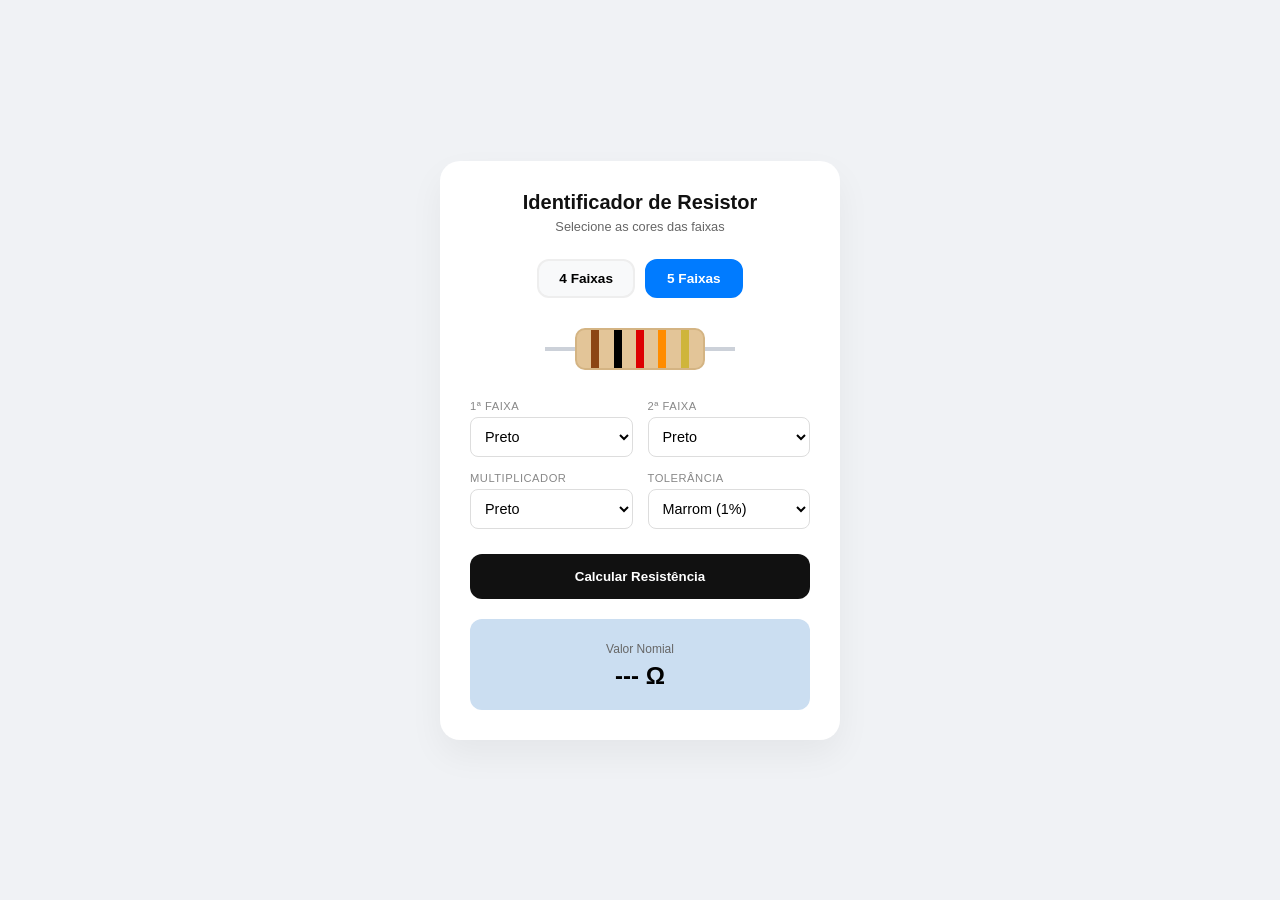
==== pages/resistor.html @ 3c89107e "Commit Final Tarde" ====
<!DOCTYPE html>
<html lang="pt-br">
<head>
    <meta charset="UTF-8">
    <meta name="viewport" content="width=device-width, initial-scale=1.0">
    <title>Calculadora de Resistores</title>
    <link rel="stylesheet" href="../styles/resistor.css">
</head>
<body>
    <div class="container">
        <header>
            <h2>Identificador de Resistor</h2>
            <p>Selecione as cores das faixas</p>
        </header>

        <div class="type-selector">
            <input type="radio" id="f4" name="tipo" value="4" checked onclick="atualizarInterface(4)">
            <label for="f4">4 Faixas</label>
            <input type="radio" id="f5" name="tipo" value="5" checked onclick="atualizarInterface(5)">
            <label for="f5">5 Faixas</label>
        </div>

        <div class="resistor-preview">
            <div class="wire"></div>
            <div class="resistor-body">
                <div id="v-band1" class="band color-brown"></div>
                <div id="v-band2" class="band color-black"></div>
                <div id="v-band3" class="band color-red"></div>
                <div id="v-band4" class="band color-orange"></div>
                <div id="v-band5" class="band color-gold"></div>
            </div>
            <div class="wire"></div>
        </div>

        <div class="selectors-grid">
            <div class="input-field">
                <label>1ª Faixa</label>
                <select id="sel-1">
                    <option value="Preto">Preto</option>
                    <option value="Preto">Marrom</option>
                    <option value="Preto">Vermelho</option>
                    <option value="Preto">Laranja</option>
                    <option value="Preto">Amarelo</option>
                    <option value="Preto">Verde</option>
                    <option value="Preto">Azul</option>
                    <option value="Preto">Violeta</option>
                    <option value="Preto">Cinza</option>
                    <option value="Preto">Branco</option>
                </select>
            </div>
            <div class="input-field">
                <label>2ª Faixa</label>
                <select id="sel-2">
                    <option value="Preto">Preto</option>
                    <option value="Preto">Marrom</option>
                    <option value="Preto">Vermelho</option>
                    <option value="Preto">Laranja</option>
                    <option value="Preto">Amarelo</option>
                    <option value="Preto">Verde</option>
                    <option value="Preto">Azul</option>
                    <option value="Preto">Violeta</option>
                    <option value="Preto">Cinza</option>
                    <option value="Preto">Branco</option>
                </select>
            </div>
            <div id="box-3" class="input-field" style="display: none;">
                <label>3ª Faixa</label>
                <select id="sel-3">
                    <option value="Preto">Preto</option>
                    <option value="Preto">Marrom</option>
                    <option value="Preto">Vermelho</option>
                    <option value="Preto">Laranja</option>
                    <option value="Preto">Amarelo</option>
                    <option value="Preto">Verde</option>
                    <option value="Preto">Azul</option>
                    <option value="Preto">Violeta</option>
                    <option value="Preto">Cinza</option>
                    <option value="Preto">Branco</option>
                </select>
            </div>
            <div class="input-field">
                <label>Multiplicador</label>
                <select id="sel-mult">
                    <option value="Preto">Preto</option>
                    <option value="Preto">Marrom</option>
                    <option value="Preto">Vermelho</option>
                    <option value="Preto">Laranja</option>
                    <option value="Preto">Amarelo</option>
                    <option value="Preto">Verde</option>
                    <option value="Preto">Azul</option>
                    <option value="Preto">Violeta</option>
                    <option value="Preto">Cinza</option>
                    <option value="Preto">Branco</option>
                    <option value="Preto">Dourado</option>
                    <option value="Preto">Prata</option>
                </select>
            </div>
            <div class="input-field">
                <label>Tolerância</label>
                <select id="sel-tol">
                    <option value="Preto">Marrom (1%)</option>
                    <option value="Preto">Vermelho (2%)</option>
                    <option value="Preto">Verde (0.5%)</option>
                    <option value="Preto">Azul (0.25%)</option>
                    <option value="Preto">Violeta (0.1%)</option>
                    <option value="Preto">Cinza (0.05%)</option>
                    <option value="Preto">Dourado (5%)</option>
                    <option value="Preto">Prata (10%)</option>
                </select>
            </div>
        </div>

        <button class="btn-calc" id="btn-calcular">Calcular Resistência</button>

        <div class="display-screen">
            <div class="result-item">
                <small>Valor Nomial</small>
                <Strong id="res-val">--- Ω</Strong>
            </div>
        </div>
    </div>

    <script src="../codes/calcResistor.js"></script>
    <script src="../codes/mainResistor.js"></script>
    <script>
        function atualizarInterface(n) {
            const b3Vis = document.getElementById("v-band3");
            const b3Sel = document.getElementById("box-3");
            const display = (n === 5) ? 'block' : 'none';

            b3Vis.style.display = display;
            b3Sel.style.display = display;
        }
    </script>
</body>
</html>
---- styles/resistor.css ----
* { box-sizing: border-box; margin: 0; padding: 0; }

body {
    font-family: 'Inter', -apple-system, sans-serif;
    background: #f0f2f5;
    display: flex;
    justify-content: center;
    align-items: center;
    min-height: 100vh;
}

.container {
    background: #fff;
    width: 90%;
    max-width: 400px;
    padding: 30px;
    border-radius: 20px;
    box-shadow: 0 15px 35px rgba(0, 0, 0, 0.05);
}

header { text-align: center; margin-bottom: 25px; }
header h2 { font-size: 1.25rem; color: #111; }
header p { font-size: 0.8rem; color: #666; margin-top: 5px; }

.type-selector {
    display: flex;
    justify-content: center;
    gap: 10px;
    margin-bottom: 20px;
}

.type-selector label {
    padding: 10px 20px;
    background: #f8f9fa;
    border: 2px solid #eee;
    border-radius: 12px;
    cursor: pointer;
    font-size: 0.85rem;
    font-weight: 600;
}

.type-selector input:checked + label {
    background: #007bff;
    color: white;
    border-color: #007bff;
}

.type-selector input { display: none; }

.resistor-preview {
    display: flex;
    align-items: center;
    justify-content: center;
    margin: 30px 0;
}

.resistor-body {
    width: 130px;
    height: 42px;
    background: #e3c598;
    border-radius: 10px;
    display: flex;
    justify-content: space-evenly;
    border: 2px solid #d4b483;
}

.wire { width: 30px; height: 4px; background: #ccd1d9; }
.band { width: 8px; height: 100%; }

.selectors-grid {
    display: grid;
    grid-template-columns: 1fr 1fr;
    gap: 15px;
}

.input-field label {
    font-size: 0.7rem;
    text-transform: uppercase;
    letter-spacing: 0.5px;
    color: #888;
    margin-bottom: 5px;
    display: block;
}

select {
    width: 100%;
    padding: 10px;
    border-radius: 8px;
    border: 1px solid #ddd;
    background-color: #fff;
    font-size: 0.9rem;
}

.btn-calc {
    width: 100%;
    margin-top: 25px;
    padding: 15px;
    background: #111;
    color: #fff;
    border: none;
    border-radius: 12px;
    font-weight: 700;
    cursor: pointer;
    transition: transform 0.1s;
}

.btn-calc:active {
    margin-top: 20px;
    background: #cbdef1;
    padding: 20px;
    border-radius: 12px;
    text-align: center;
}

.display-screen {
    margin-top: 20px;
    background: #cbdef1;
    padding: 20px;
    border-radius: 12px;
    text-align: center;
}

.result-item small { color: #666; font-size: 0.75rem; }
.result-item strong { display: block; font-size: 1.5rem; color: #000; margin-top: 5px; }

.color-brown { background: #8b4513; }
.color-black { background: #000; }
.color-red { background: #d00; }
.color-orange { background: #ff8c00; }
.color-gold { background: #cfb53b; }
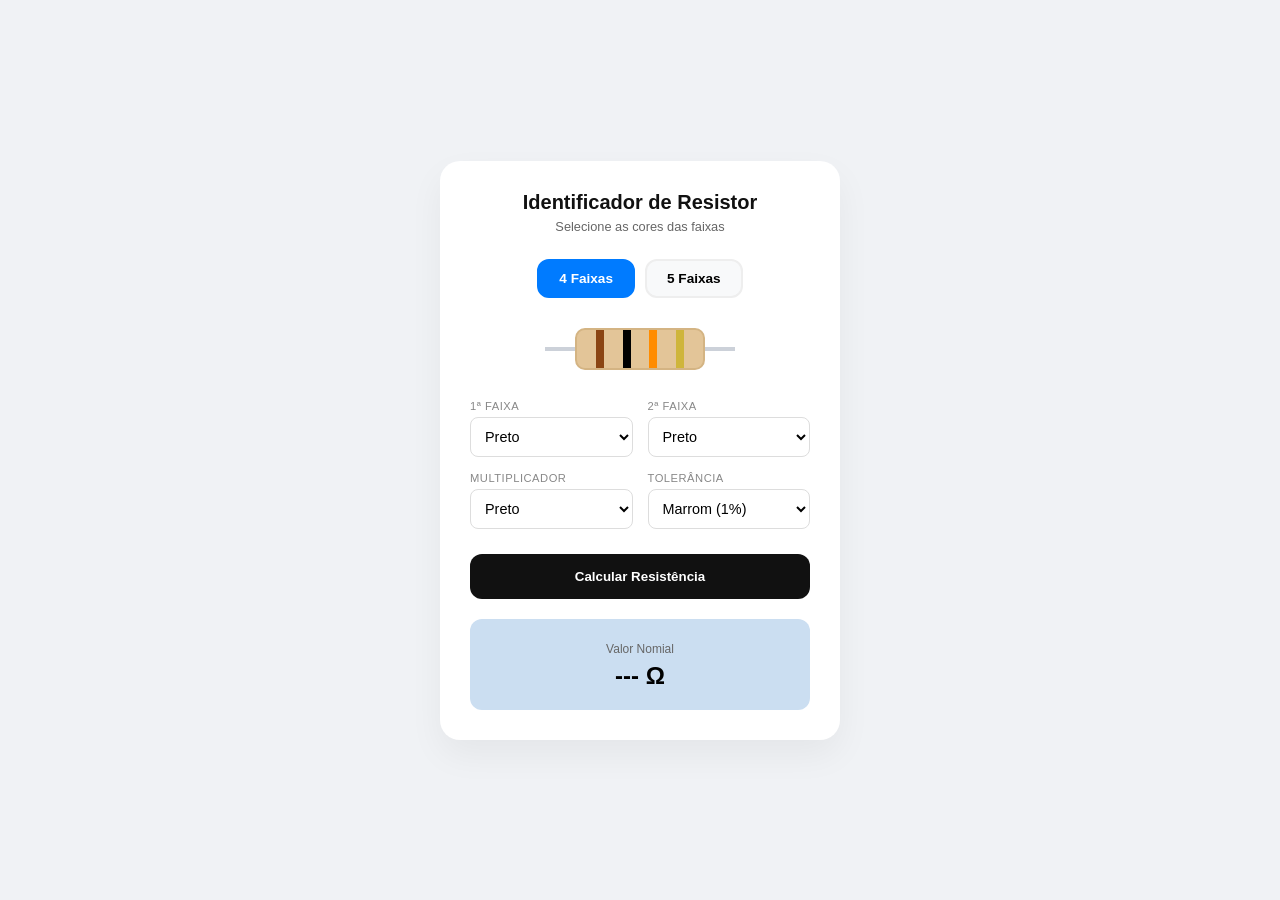
==== commit 58c18ef7: "Update & Nova Função - calcResistor, calcLeiOhm, calcReqResistor" ====
--- a/pages/resistor.html
+++ b/pages/resistor.html
@@ -16,7 +16,7 @@
         <div class="type-selector">
             <input type="radio" id="f4" name="tipo" value="4" checked onclick="atualizarInterface(4)">
             <label for="f4">4 Faixas</label>
-            <input type="radio" id="f5" name="tipo" value="5" checked onclick="atualizarInterface(5)">
+            <input type="radio" id="f5" name="tipo" value="5" onclick="atualizarInterface(5)">
             <label for="f5">5 Faixas</label>
         </div>
 
@@ -25,7 +25,7 @@
             <div class="resistor-body">
                 <div id="v-band1" class="band color-brown"></div>
                 <div id="v-band2" class="band color-black"></div>
-                <div id="v-band3" class="band color-red"></div>
+                <div id="v-band3" class="band color-red" style="display: none;"></div>
                 <div id="v-band4" class="band color-orange"></div>
                 <div id="v-band5" class="band color-gold"></div>
             </div>
@@ -37,75 +37,73 @@
                 <label>1ª Faixa</label>
                 <select id="sel-1">
                     <option value="Preto">Preto</option>
-                    <option value="Preto">Marrom</option>
-                    <option value="Preto">Vermelho</option>
-                    <option value="Preto">Laranja</option>
-                    <option value="Preto">Amarelo</option>
-                    <option value="Preto">Verde</option>
-                    <option value="Preto">Azul</option>
-                    <option value="Preto">Violeta</option>
-                    <option value="Preto">Cinza</option>
-                    <option value="Preto">Branco</option>
+                    <option value="Marrom">Marrom</option>
+                    <option value="Vermelho">Vermelho</option>
+                    <option value="Laranja">Laranja</option>
+                    <option value="Amarelo">Amarelo</option>
+                    <option value="Verde">Verde</option>
+                    <option value="Azul">Azul</option>
+                    <option value="Violeta">Violeta</option>
+                    <option value="Cinza">Cinza</option>
+                    <option value="Branco">Branco</option>
                 </select>
             </div>
             <div class="input-field">
                 <label>2ª Faixa</label>
                 <select id="sel-2">
                     <option value="Preto">Preto</option>
-                    <option value="Preto">Marrom</option>
-                    <option value="Preto">Vermelho</option>
-                    <option value="Preto">Laranja</option>
-                    <option value="Preto">Amarelo</option>
-                    <option value="Preto">Verde</option>
-                    <option value="Preto">Azul</option>
-                    <option value="Preto">Violeta</option>
-                    <option value="Preto">Cinza</option>
-                    <option value="Preto">Branco</option>
+                    <option value="Marrom">Marrom</option>
+                    <option value="Vermelho">Vermelho</option>
+                    <option value="Laranja">Laranja</option>
+                    <option value="Amarelo">Amarelo</option>
+                    <option value="Verde">Verde</option>
+                    <option value="Azul">Azul</option>
+                    <option value="Violeta">Violeta</option>
+                    <option value="Cinza">Cinza</option>
+                    <option value="Branco">Branco</option>
                 </select>
             </div>
             <div id="box-3" class="input-field" style="display: none;">
                 <label>3ª Faixa</label>
                 <select id="sel-3">
                     <option value="Preto">Preto</option>
-                    <option value="Preto">Marrom</option>
-                    <option value="Preto">Vermelho</option>
-                    <option value="Preto">Laranja</option>
-                    <option value="Preto">Amarelo</option>
-                    <option value="Preto">Verde</option>
-                    <option value="Preto">Azul</option>
-                    <option value="Preto">Violeta</option>
-                    <option value="Preto">Cinza</option>
-                    <option value="Preto">Branco</option>
+                    <option value="Marrom">Marrom</option>
+                    <option value="Vermelho">Vermelho</option>
+                    <option value="Laranja">Laranja</option>
+                    <option value="Amarelo">Amarelo</option>
+                    <option value="Verde">Verde</option>
+                    <option value="Azul">Azul</option>
+                    <option value="Violeta">Violeta</option>
+                    <option value="Cinza">Cinza</option>
+                    <option value="Branco">Branco</option>
                 </select>
             </div>
             <div class="input-field">
                 <label>Multiplicador</label>
                 <select id="sel-mult">
                     <option value="Preto">Preto</option>
-                    <option value="Preto">Marrom</option>
-                    <option value="Preto">Vermelho</option>
-                    <option value="Preto">Laranja</option>
-                    <option value="Preto">Amarelo</option>
-                    <option value="Preto">Verde</option>
-                    <option value="Preto">Azul</option>
-                    <option value="Preto">Violeta</option>
-                    <option value="Preto">Cinza</option>
-                    <option value="Preto">Branco</option>
-                    <option value="Preto">Dourado</option>
-                    <option value="Preto">Prata</option>
+                    <option value="Marrom">Marrom</option>
+                    <option value="Vermelho">Vermelho</option>
+                    <option value="Laranja">Laranja</option>
+                    <option value="Amarelo">Amarelo</option>
+                    <option value="Verde">Verde</option>
+                    <option value="Azul">Azul</option>
+                    <option value="Violeta">Violeta</option>
+                    <option value="Dourado">Dourado</option>
+                    <option value="Prata">Prata</option>
                 </select>
             </div>
             <div class="input-field">
                 <label>Tolerância</label>
                 <select id="sel-tol">
-                    <option value="Preto">Marrom (1%)</option>
-                    <option value="Preto">Vermelho (2%)</option>
-                    <option value="Preto">Verde (0.5%)</option>
-                    <option value="Preto">Azul (0.25%)</option>
-                    <option value="Preto">Violeta (0.1%)</option>
-                    <option value="Preto">Cinza (0.05%)</option>
-                    <option value="Preto">Dourado (5%)</option>
-                    <option value="Preto">Prata (10%)</option>
+                    <option value="Marrom">Marrom (1%)</option>
+                    <option value="Vermelho">Vermelho (2%)</option>
+                    <option value="Verde">Verde (0.5%)</option>
+                    <option value="Azul">Azul (0.25%)</option>
+                    <option value="Violeta">Violeta (0.1%)</option>
+                    <option value="Cinza">Cinza (0.05%)</option>
+                    <option value="Dourado">Dourado (5%)</option>
+                    <option value="Prata">Prata (10%)</option>
                 </select>
             </div>
         </div>
